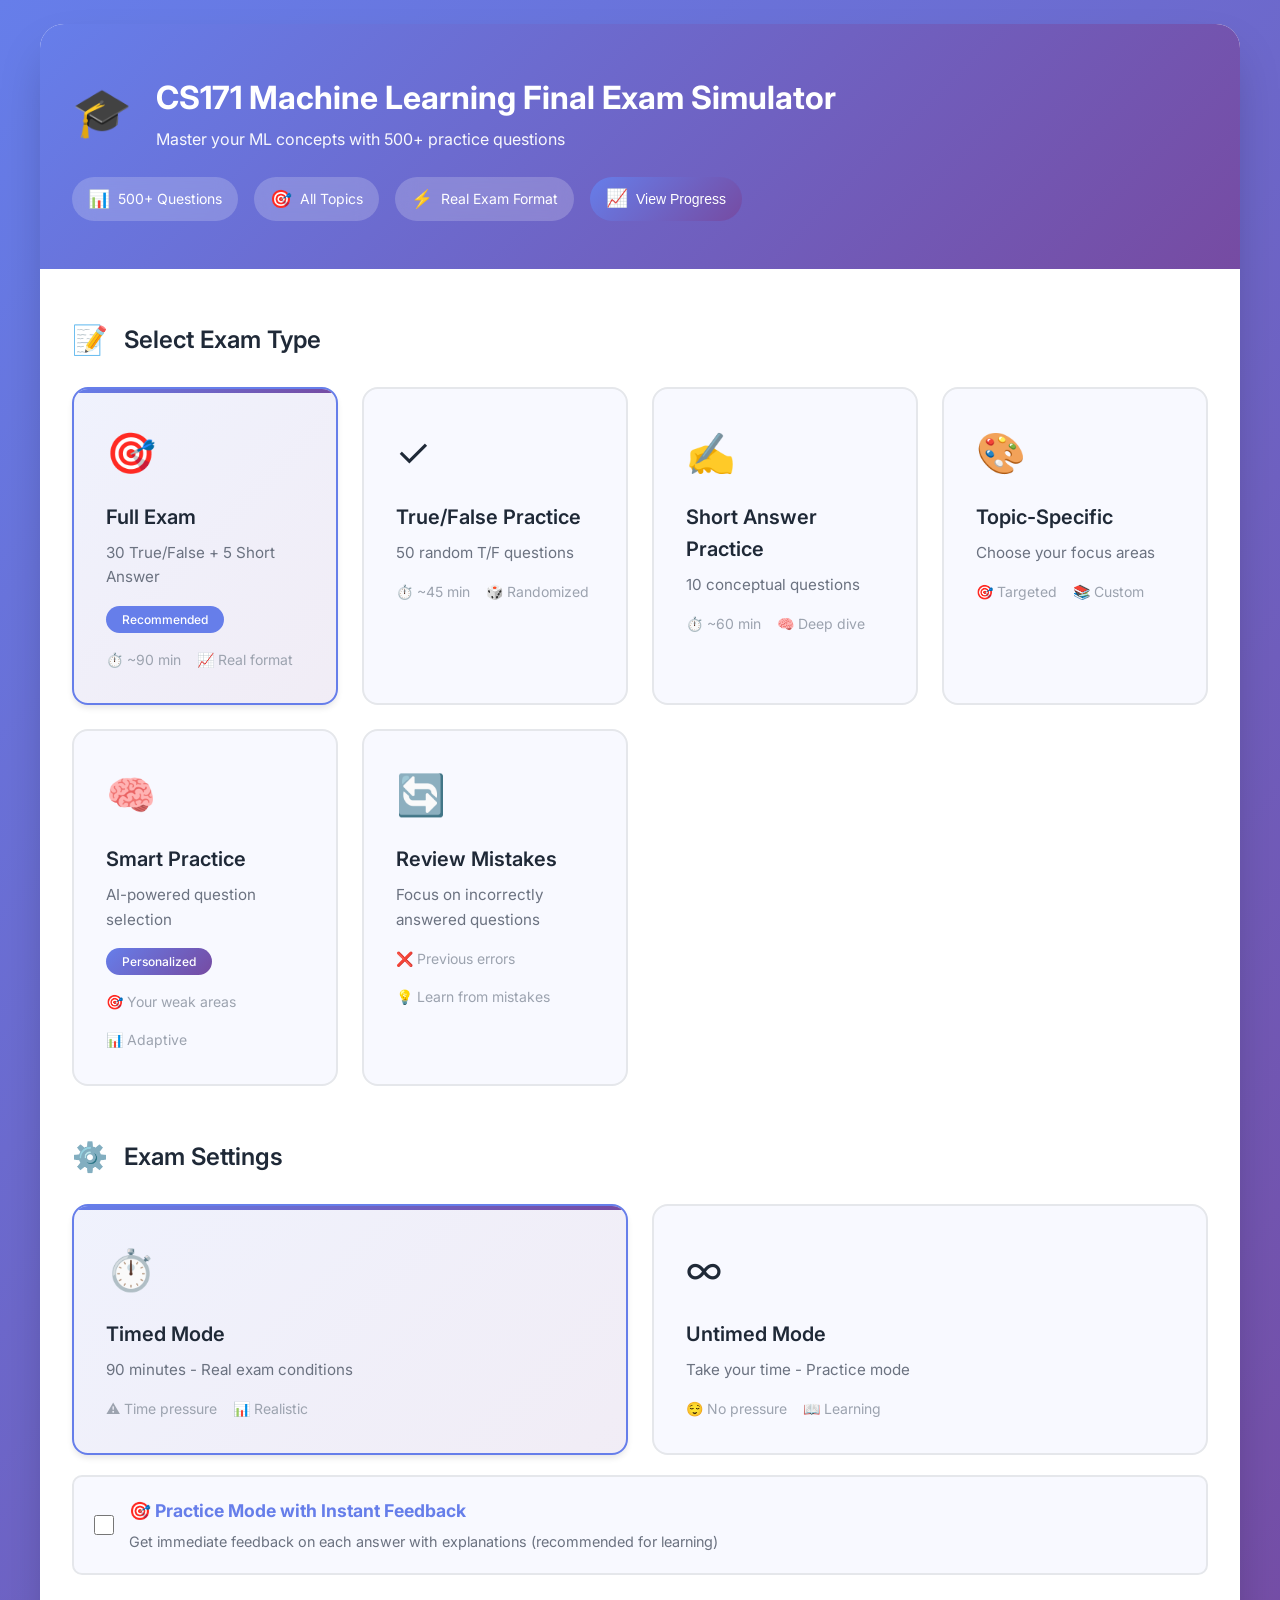
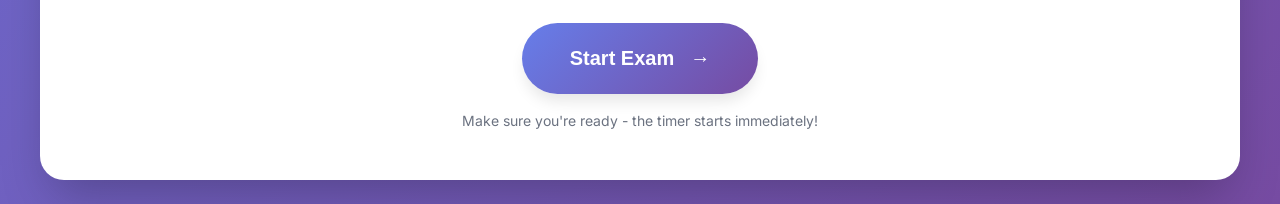
==== index.html @ 28cb2d1e "working prototype" ====
<!DOCTYPE html>
<html lang="en">
<head>
    <meta charset="UTF-8">
    <meta name="viewport" content="width=device-width, initial-scale=1.0">
    <title>CS171 Machine Learning Final Exam Simulator</title>
    <link rel="stylesheet" href="css/styles.css">
    <link href="https://fonts.googleapis.com/css2?family=Inter:wght@300;400;500;600;700&family=JetBrains+Mono:wght@400;500&display=swap" rel="stylesheet">
</head>
<body>
    <!-- Loading Screen -->
    <div id="loadingScreen" class="loading-screen">
        <div class="loading-content">
            <div class="loading-spinner"></div>
            <h2>Loading Question Bank...</h2>
            <p>Preparing your personalized exam experience</p>
        </div>
    </div>

    <div class="container">
        <!-- Header -->
        <header class="header">
            <div class="header-content">
                <div class="header-icon">🎓</div>
                <div class="header-text">
                    <h1>CS171 Machine Learning Final Exam Simulator</h1>
                    <p class="header-subtitle">Master your ML concepts with 500+ practice questions</p>
                </div>
            </div>
            <div class="header-stats" id="headerStats">
                <div class="stat-pill">
                    <span class="stat-icon">📊</span>
                    <span class="stat-text">500+ Questions</span>
                </div>
                <div class="stat-pill">
                    <span class="stat-icon">🎯</span>
                    <span class="stat-text">All Topics</span>
                </div>
                <div class="stat-pill">
                    <span class="stat-icon">⚡</span>
                    <span class="stat-text">Real Exam Format</span>
                </div>
                <button class="stat-pill" onclick="toggleProgressDashboard()" style="cursor: pointer; background: linear-gradient(135deg, #667eea 0%, #764ba2 100%); color: white; border: none;">
                    <span class="stat-icon">📈</span>
                    <span class="stat-text">View Progress</span>
                </button>
            </div>
        </header>

        <!-- Exam Setup Screen -->
        <div id="setupScreen" class="screen active">
            <div class="setup-container">
                <!-- Exam Type Selection -->
                <section class="setup-section">
                    <h2 class="section-title">
                        <span class="title-icon">📝</span>
                        Select Exam Type
                    </h2>
                    <div class="option-grid">
                        <div class="option-card selected" data-type="full">
                            <div class="option-icon">🎯</div>
                            <h3>Full Exam</h3>
                            <p class="option-desc">30 True/False + 5 Short Answer</p>
                            <div class="option-badge">Recommended</div>
                            <div class="option-details">
                                <span>⏱️ ~90 min</span>
                                <span>📈 Real format</span>
                            </div>
                        </div>
                        <div class="option-card" data-type="tf-practice">
                            <div class="option-icon">✓</div>
                            <h3>True/False Practice</h3>
                            <p class="option-desc">50 random T/F questions</p>
                            <div class="option-details">
                                <span>⏱️ ~45 min</span>
                                <span>🎲 Randomized</span>
                            </div>
                        </div>
                        <div class="option-card" data-type="sa-practice">
                            <div class="option-icon">✍️</div>
                            <h3>Short Answer Practice</h3>
                            <p class="option-desc">10 conceptual questions</p>
                            <div class="option-details">
                                <span>⏱️ ~60 min</span>
                                <span>🧠 Deep dive</span>
                            </div>
                        </div>
                        <div class="option-card" data-type="topic">
                            <div class="option-icon">🎨</div>
                            <h3>Topic-Specific</h3>
                            <p class="option-desc">Choose your focus areas</p>
                            <div class="option-details">
                                <span>🎯 Targeted</span>
                                <span>📚 Custom</span>
                            </div>
                        </div>
                        <div class="option-card" data-type="smart">
                            <div class="option-icon">🧠</div>
                            <h3>Smart Practice</h3>
                            <p class="option-desc">AI-powered question selection</p>
                            <div class="option-badge" style="background: linear-gradient(135deg, #667eea 0%, #764ba2 100%);">Personalized</div>
                            <div class="option-details">
                                <span>🎯 Your weak areas</span>
                                <span>📊 Adaptive</span>
                            </div>
                        </div>
                        <div class="option-card" data-type="review-mistakes">
                            <div class="option-icon">🔄</div>
                            <h3>Review Mistakes</h3>
                            <p class="option-desc">Focus on incorrectly answered questions</p>
                            <div class="option-details">
                                <span>❌ Previous errors</span>
                                <span>💡 Learn from mistakes</span>
                            </div>
                        </div>
                    </div>
                </section>

                <!-- Progress Dashboard (New) -->
                <section class="setup-section" id="progressDashboard" style="display: none;">
                    <h2 class="section-title">
                        <span class="title-icon">📊</span>
                        Your Progress
                        <button onclick="toggleProgressDashboard()" style="float: right; padding: 5px 15px; background: #667eea; color: white; border: none; border-radius: 5px; cursor: pointer; font-size: 0.9rem;">Hide</button>
                    </h2>
                    <div id="progressContent">
                        <!-- Progress content will be populated dynamically -->
                    </div>
                </section>

                <!-- Topic Selection (Hidden by default) -->
                <section id="topicSelection" class="setup-section" style="display: none;">
                    <h2 class="section-title">
                        <span class="title-icon">📚</span>
                        Select Topics (Choose one or more)
                    </h2>
                    <div class="topic-grid" id="topicGrid">
                        <!-- Topics will be populated dynamically -->
                    </div>
                </section>

                <!-- Exam Settings -->
                <section class="setup-section">
                    <h2 class="section-title">
                        <span class="title-icon">⚙️</span>
                        Exam Settings
                    </h2>
                    <div class="option-grid">
                        <div class="option-card selected" data-setting="timed">
                            <div class="option-icon">⏱️</div>
                            <h3>Timed Mode</h3>
                            <p class="option-desc">90 minutes - Real exam conditions</p>
                            <div class="option-details">
                                <span>⚠️ Time pressure</span>
                                <span>📊 Realistic</span>
                            </div>
                        </div>
                        <div class="option-card" data-setting="untimed">
                            <div class="option-icon">∞</div>
                            <h3>Untimed Mode</h3>
                            <p class="option-desc">Take your time - Practice mode</p>
                            <div class="option-details">
                                <span>😌 No pressure</span>
                                <span>📖 Learning</span>
                            </div>
                        </div>
                    </div>
                    
                    <!-- Practice Mode Toggle -->
                    <div class="practice-mode-toggle" style="margin-top: 20px; padding: 20px; background: #f8f9ff; border-radius: 10px; border: 2px solid #e5e7eb;">
                        <label style="display: flex; align-items: center; gap: 15px; cursor: pointer; font-size: 1.1rem;">
                            <input type="checkbox" id="practiceMode" style="width: 20px; height: 20px; cursor: pointer;">
                            <div>
                                <strong style="color: #667eea;">🎯 Practice Mode with Instant Feedback</strong>
                                <p style="margin: 5px 0 0 0; font-size: 0.9rem; color: #6b7280;">
                                    Get immediate feedback on each answer with explanations (recommended for learning)
                                </p>
                            </div>
                        </label>
                    </div>
                </section>

                <!-- Start Button -->
                <div class="start-button-container">
                    <button class="start-button" onclick="startExam()">
                        <span class="button-text">Start Exam</span>
                        <span class="button-icon">→</span>
                    </button>
                    <p class="start-hint">Make sure you're ready - the timer starts immediately!</p>
                </div>
            </div>
        </div>

        <!-- Exam Interface -->
        <div id="examScreen" class="screen">
            <!-- Exam Header -->
            <div class="exam-header">
                <div class="exam-progress">
                    <div class="progress-text">
                        Question <span id="currentQuestionNum">1</span> of <span id="totalQuestions">35</span>
                    </div>
                    <div class="progress-bar-container">
                        <div class="progress-bar" id="progressBar"></div>
                    </div>
                </div>
                <div class="exam-timer" id="examTimer">90:00</div>
                <div class="exam-actions">
                    <button class="action-button" onclick="showQuestionGrid()">
                        <span class="action-icon">📋</span>
                        <span class="action-text">Grid</span>
                    </button>
                    <button class="action-button" onclick="confirmSubmit()">
                        <span class="action-icon">✓</span>
                        <span class="action-text">Submit</span>
                    </button>
                </div>
            </div>

            <!-- Question Area -->
            <div class="question-area">
                <div class="question-container" id="questionContainer">
                    <!-- Question content will be inserted here -->
                </div>

                <!-- Navigation -->
                <div class="question-navigation">
                    <button class="nav-button secondary" id="prevButton" onclick="previousQuestion()" disabled>
                        <span class="nav-icon">←</span>
                        <span class="nav-text">Previous</span>
                    </button>
                    
                    <button class="nav-button flag" id="flagButton" onclick="toggleFlag()">
                        <span class="nav-icon">🚩</span>
                        <span class="nav-text">Flag for Review</span>
                    </button>

                    <button class="nav-button primary" id="nextButton" onclick="nextQuestion()">
                        <span class="nav-text">Next</span>
                        <span class="nav-icon">→</span>
                    </button>
                </div>

                <!-- Question Stats -->
                <div class="question-stats">
                    <div class="stat-item">
                        <span class="stat-label">Answered:</span>
                        <span class="stat-value" id="answeredCount">0</span>
                    </div>
                    <div class="stat-item">
                        <span class="stat-label">Flagged:</span>
                        <span class="stat-value" id="flaggedCount">0</span>
                    </div>
                    <div class="stat-item">
                        <span class="stat-label">Remaining:</span>
                        <span class="stat-value" id="remainingCount">35</span>
                    </div>
                </div>
            </div>
        </div>

        <!-- Results Screen -->
        <div id="resultsScreen" class="screen">
            <!-- Results will be populated dynamically -->
        </div>
    </div>

    <!-- Question Grid Modal -->
    <div id="gridModal" class="modal">
        <div class="modal-content">
            <div class="modal-header">
                <h2>Question Navigator</h2>
                <button class="modal-close" onclick="closeModal()">&times;</button>
            </div>
            <div class="modal-body">
                <div class="grid-legend">
                    <div class="legend-item"><span class="legend-box unanswered"></span> Unanswered</div>
                    <div class="legend-item"><span class="legend-box answered"></span> Answered</div>
                    <div class="legend-item"><span class="legend-box current"></span> Current</div>
                    <div class="legend-item"><span class="legend-box flagged"></span> Flagged</div>
                </div>
                <div class="question-grid" id="questionGridContainer">
                    <!-- Grid will be populated dynamically -->
                </div>
            </div>
        </div>
    </div>

    <!-- Confirmation Modal -->
    <div id="confirmModal" class="modal">
        <div class="modal-content small">
            <div class="modal-header">
                <h2>Submit Exam?</h2>
            </div>
            <div class="modal-body">
                <p class="confirm-message">Are you sure you want to submit your exam?</p>
                <p class="confirm-warning" id="confirmWarning"></p>
                <div class="modal-actions">
                    <button class="modal-button secondary" onclick="closeModal()">Cancel</button>
                    <button class="modal-button primary" onclick="submitExam()">Submit</button>
                </div>
            </div>
        </div>
    </div>

    <!-- Scripts -->
    <script src="js/progress-tracker.js"></script>
    <script src="js/questions.js"></script>
    <script src="js/exam.js"></script>
    <script src="js/ui.js"></script>
</body>
</html>
---- css/styles.css ----
/* ============================================
   CS171 ML Exam Simulator - Enhanced Styles
   ============================================ */

:root {
    /* Color Palette */
    --primary-gradient: linear-gradient(135deg, #667eea 0%, #764ba2 100%);
    --primary-color: #667eea;
    --primary-dark: #5568d3;
    --secondary-color: #764ba2;
    --accent-color: #f59e0b;
    --success-color: #10b981;
    --error-color: #ef4444;
    --warning-color: #f59e0b;
    
    /* Neutrals */
    --bg-primary: #ffffff;
    --bg-secondary: #f8f9ff;
    --bg-tertiary: #f3f4f6;
    --text-primary: #1f2937;
    --text-secondary: #6b7280;
    --text-tertiary: #9ca3af;
    --border-color: #e5e7eb;
    --border-color-hover: #d1d5db;
    
    /* Shadows */
    --shadow-sm: 0 1px 2px 0 rgba(0, 0, 0, 0.05);
    --shadow-md: 0 4px 6px -1px rgba(0, 0, 0, 0.1);
    --shadow-lg: 0 10px 15px -3px rgba(0, 0, 0, 0.1);
    --shadow-xl: 0 20px 25px -5px rgba(0, 0, 0, 0.1);
    --shadow-2xl: 0 25px 50px -12px rgba(0, 0, 0, 0.25);
    
    /* Spacing */
    --spacing-xs: 0.25rem;
    --spacing-sm: 0.5rem;
    --spacing-md: 1rem;
    --spacing-lg: 1.5rem;
    --spacing-xl: 2rem;
    --spacing-2xl: 3rem;
    
    /* Border Radius */
    --radius-sm: 0.375rem;
    --radius-md: 0.5rem;
    --radius-lg: 0.75rem;
    --radius-xl: 1rem;
    --radius-2xl: 1.5rem;
    --radius-full: 9999px;
    
    /* Transitions */
    --transition-fast: 150ms cubic-bezier(0.4, 0, 0.2, 1);
    --transition-base: 250ms cubic-bezier(0.4, 0, 0.2, 1);
    --transition-slow: 350ms cubic-bezier(0.4, 0, 0.2, 1);
}

/* ============================================
   Base Styles
   ============================================ */

* {
    margin: 0;
    padding: 0;
    box-sizing: border-box;
}

body {
    font-family: 'Inter', -apple-system, BlinkMacSystemFont, 'Segoe UI', sans-serif;
    background: var(--primary-gradient);
    min-height: 100vh;
    padding: var(--spacing-lg);
    color: var(--text-primary);
    line-height: 1.6;
}

.container {
    max-width: 1200px;
    margin: 0 auto;
    background: var(--bg-primary);
    border-radius: var(--radius-2xl);
    box-shadow: var(--shadow-2xl);
    overflow: hidden;
    animation: fadeIn 0.5s ease-out;
}

@keyframes fadeIn {
    from {
        opacity: 0;
        transform: translateY(20px);
    }
    to {
        opacity: 1;
        transform: translateY(0);
    }
}

/* ============================================
   Loading Screen
   ============================================ */

.loading-screen {
    position: fixed;
    top: 0;
    left: 0;
    width: 100%;
    height: 100%;
    background: var(--primary-gradient);
    display: flex;
    align-items: center;
    justify-content: center;
    z-index: 9999;
    transition: opacity var(--transition-slow), visibility var(--transition-slow);
}

.loading-screen.hidden {
    opacity: 0;
    visibility: hidden;
}

.loading-content {
    text-align: center;
    color: white;
}

.loading-spinner {
    width: 50px;
    height: 50px;
    border: 4px solid rgba(255, 255, 255, 0.3);
    border-top-color: white;
    border-radius: 50%;
    margin: 0 auto var(--spacing-lg);
    animation: spin 1s linear infinite;
}

@keyframes spin {
    to { transform: rotate(360deg); }
}

.loading-content h2 {
    font-size: 1.5rem;
    margin-bottom: var(--spacing-sm);
}

.loading-content p {
    opacity: 0.9;
    font-size: 0.95rem;
}

/* ============================================
   Header
   ============================================ */

.header {
    background: var(--primary-gradient);
    color: white;
    padding: var(--spacing-2xl) var(--spacing-xl);
}

.header-content {
    display: flex;
    align-items: center;
    gap: var(--spacing-lg);
    margin-bottom: var(--spacing-lg);
}

.header-icon {
    font-size: 3rem;
    animation: bounce 2s ease-in-out infinite;
}

@keyframes bounce {
    0%, 100% { transform: translateY(0); }
    50% { transform: translateY(-10px); }
}

.header-text h1 {
    font-size: 2rem;
    font-weight: 700;
    margin-bottom: var(--spacing-xs);
}

.header-subtitle {
    font-size: 1rem;
    opacity: 0.95;
}

.header-stats {
    display: flex;
    gap: var(--spacing-md);
    flex-wrap: wrap;
}

.stat-pill {
    background: rgba(255, 255, 255, 0.2);
    backdrop-filter: blur(10px);
    padding: var(--spacing-sm) var(--spacing-md);
    border-radius: var(--radius-full);
    display: flex;
    align-items: center;
    gap: var(--spacing-sm);
    font-size: 0.875rem;
    transition: all var(--transition-fast);
}

.stat-pill:hover {
    background: rgba(255, 255, 255, 0.3);
    transform: translateY(-2px);
}

.stat-icon {
    font-size: 1.1rem;
}

/* ============================================
   Screens
   ============================================ */

.screen {
    display: none;
    animation: slideIn 0.4s ease-out;
}

.screen.active {
    display: block;
}

@keyframes slideIn {
    from {
        opacity: 0;
        transform: translateX(30px);
    }
    to {
        opacity: 1;
        transform: translateX(0);
    }
}

/* ============================================
   Setup Screen
   ============================================ */

.setup-container {
    padding: var(--spacing-2xl) var(--spacing-xl);
}

.setup-section {
    margin-bottom: var(--spacing-2xl);
}

.section-title {
    display: flex;
    align-items: center;
    gap: var(--spacing-md);
    font-size: 1.5rem;
    font-weight: 600;
    color: var(--text-primary);
    margin-bottom: var(--spacing-lg);
}

.title-icon {
    font-size: 1.8rem;
}

.option-grid {
    display: grid;
    grid-template-columns: repeat(auto-fit, minmax(250px, 1fr));
    gap: var(--spacing-lg);
}

.option-card {
    background: var(--bg-secondary);
    border: 2px solid var(--border-color);
    border-radius: var(--radius-xl);
    padding: var(--spacing-xl);
    cursor: pointer;
    transition: all var(--transition-base);
    position: relative;
    overflow: hidden;
}

.option-card::before {
    content: '';
    position: absolute;
    top: 0;
    left: 0;
    width: 100%;
    height: 4px;
    background: var(--primary-gradient);
    transform: scaleX(0);
    transition: transform var(--transition-base);
}

.option-card:hover {
    border-color: var(--primary-color);
    transform: translateY(-4px);
    box-shadow: var(--shadow-lg);
}

.option-card:hover::before {
    transform: scaleX(1);
}

.option-card.selected {
    border-color: var(--primary-color);
    background: linear-gradient(135deg, rgba(102, 126, 234, 0.1) 0%, rgba(118, 75, 162, 0.1) 100%);
    box-shadow: var(--shadow-md);
}

.option-card.selected::before {
    transform: scaleX(1);
}

.option-icon {
    font-size: 2.5rem;
    margin-bottom: var(--spacing-md);
}

.option-card h3 {
    font-size: 1.25rem;
    font-weight: 600;
    margin-bottom: var(--spacing-sm);
    color: var(--text-primary);
}

.option-desc {
    color: var(--text-secondary);
    font-size: 0.95rem;
    margin-bottom: var(--spacing-md);
}

.option-badge {
    display: inline-block;
    background: var(--primary-color);
    color: white;
    padding: var(--spacing-xs) var(--spacing-md);
    border-radius: var(--radius-full);
    font-size: 0.75rem;
    font-weight: 500;
    margin-bottom: var(--spacing-md);
}

.option-details {
    display: flex;
    gap: var(--spacing-md);
    flex-wrap: wrap;
}

.option-details span {
    font-size: 0.875rem;
    color: var(--text-tertiary);
}

/* Topic Grid */
.topic-grid {
    display: grid;
    grid-template-columns: repeat(auto-fill, minmax(200px, 1fr));
    gap: var(--spacing-md);
}

.topic-card {
    background: var(--bg-secondary);
    border: 2px solid var(--border-color);
    border-radius: var(--radius-md);
    padding: var(--spacing-md);
    cursor: pointer;
    transition: all var(--transition-fast);
    text-align: center;
}

.topic-card:hover {
    border-color: var(--primary-color);
    background: rgba(102, 126, 234, 0.05);
}

.topic-card.selected {
    border-color: var(--primary-color);
    background: rgba(102, 126, 234, 0.1);
}

.topic-card h4 {
    font-size: 1rem;
    font-weight: 500;
    margin-bottom: var(--spacing-xs);
}

.topic-card p {
    font-size: 0.875rem;
    color: var(--text-secondary);
}

/* Start Button */
.start-button-container {
    text-align: center;
    margin-top: var(--spacing-2xl);
}

.start-button {
    background: var(--primary-gradient);
    color: white;
    border: none;
    padding: var(--spacing-lg) var(--spacing-2xl);
    font-size: 1.25rem;
    font-weight: 600;
    border-radius: var(--radius-full);
    cursor: pointer;
    display: inline-flex;
    align-items: center;
    gap: var(--spacing-md);
    transition: all var(--transition-base);
    box-shadow: var(--shadow-lg);
}

.start-button:hover {
    transform: scale(1.05);
    box-shadow: var(--shadow-xl);
}

.start-button:active {
    transform: scale(0.98);
}

.start-hint {
    margin-top: var(--spacing-md);
    color: var(--text-secondary);
    font-size: 0.875rem;
}

/* ============================================
   Exam Interface
   ============================================ */

.exam-header {
    background: var(--bg-secondary);
    padding: var(--spacing-lg) var(--spacing-xl);
    border-bottom: 2px solid var(--border-color);
    display: grid;
    grid-template-columns: 1fr auto 1fr;
    align-items: center;
    gap: var(--spacing-lg);
}

.exam-progress {
    text-align: left;
}

.progress-text {
    font-weight: 600;
    color: var(--text-primary);
    margin-bottom: var(--spacing-sm);
}

.progress-bar-container {
    width: 100%;
    height: 8px;
    background: var(--bg-tertiary);
    border-radius: var(--radius-full);
    overflow: hidden;
}

.progress-bar {
    height: 100%;
    background: var(--primary-gradient);
    border-radius: var(--radius-full);
    transition: width var(--transition-base);
}

.exam-timer {
    font-size: 1.75rem;
    font-weight: 700;
    color: var(--primary-color);
    font-family: 'JetBrains Mono', monospace;
    text-align: center;
}

.exam-timer.warning {
    color: var(--warning-color);
    animation: pulse 1s ease-in-out infinite;
}

.exam-timer.danger {
    color: var(--error-color);
    animation: pulse 0.5s ease-in-out infinite;
}

@keyframes pulse {
    0%, 100% { opacity: 1; }
    50% { opacity: 0.6; }
}

.exam-actions {
    display: flex;
    gap: var(--spacing-sm);
    justify-content: flex-end;
}

.action-button {
    background: white;
    border: 2px solid var(--border-color);
    padding: var(--spacing-sm) var(--spacing-md);
    border-radius: var(--radius-md);
    cursor: pointer;
    display: flex;
    align-items: center;
    gap: var(--spacing-sm);
    font-size: 0.875rem;
    font-weight: 500;
    transition: all var(--transition-fast);
}

.action-button:hover {
    border-color: var(--primary-color);
    background: var(--bg-secondary);
}

/* Question Area */
.question-area {
    padding: var(--spacing-2xl) var(--spacing-xl);
}

.question-container {
    background: var(--bg-secondary);
    border-radius: var(--radius-xl);
    padding: var(--spacing-2xl);
    margin-bottom: var(--spacing-xl);
    min-height: 400px;
}

.question-header {
    display: flex;
    justify-content: space-between;
    align-items: flex-start;
    margin-bottom: var(--spacing-lg);
    padding-bottom: var(--spacing-md);
    border-bottom: 2px solid var(--border-color);
}

.question-meta {
    display: flex;
    gap: var(--spacing-md);
    flex-wrap: wrap;
}

.meta-badge {
    background: white;
    padding: var(--spacing-xs) var(--spacing-md);
    border-radius: var(--radius-full);
    font-size: 0.875rem;
    font-weight: 500;
    border: 1px solid var(--border-color);
}

.meta-badge.type {
    background: var(--primary-color);
    color: white;
    border-color: var(--primary-color);
}

.meta-badge.topic {
    color: var(--primary-color);
}

.question-text {
    font-size: 1.25rem;
    line-height: 1.8;
    color: var(--text-primary);
    margin-bottom: var(--spacing-xl);
    font-weight: 500;
}

/* True/False Options */
.tf-options {
    display: grid;
    grid-template-columns: repeat(2, 1fr);
    gap: var(--spacing-lg);
}

.tf-button {
    background: white;
    border: 3px solid var(--border-color);
    padding: var(--spacing-xl);
    border-radius: var(--radius-lg);
    cursor: pointer;
    font-size: 1.25rem;
    font-weight: 600;
    transition: all var(--transition-base);
    display: flex;
    align-items: center;
    justify-content: center;
    gap: var(--spacing-md);
}

.tf-button:hover {
    border-color: var(--primary-color);
    background: var(--bg-secondary);
    transform: translateY(-2px);
    box-shadow: var(--shadow-md);
}

.tf-button.selected {
    border-color: var(--primary-color);
    background: var(--primary-color);
    color: white;
    box-shadow: var(--shadow-lg);
}

.tf-button .button-icon {
    font-size: 1.5rem;
}

/* Short Answer */
.short-answer-area {
    margin-top: var(--spacing-lg);
}

.short-answer-input {
    width: 100%;
    min-height: 200px;
    padding: var(--spacing-lg);
    border: 2px solid var(--border-color);
    border-radius: var(--radius-lg);
    font-size: 1rem;
    font-family: inherit;
    line-height: 1.6;
    resize: vertical;
    transition: all var(--transition-fast);
}

.short-answer-input:focus {
    outline: none;
    border-color: var(--primary-color);
    box-shadow: 0 0 0 3px rgba(102, 126, 234, 0.1);
}

.short-answer-input::placeholder {
    color: var(--text-tertiary);
}

.char-count {
    text-align: right;
    margin-top: var(--spacing-sm);
    font-size: 0.875rem;
    color: var(--text-tertiary);
}

/* Navigation */
.question-navigation {
    display: flex;
    justify-content: space-between;
    gap: var(--spacing-md);
    margin-bottom: var(--spacing-lg);
}

.nav-button {
    padding: var(--spacing-md) var(--spacing-xl);
    border: none;
    border-radius: var(--radius-md);
    font-size: 1rem;
    font-weight: 500;
    cursor: pointer;
    display: flex;
    align-items: center;
    gap: var(--spacing-sm);
    transition: all var(--transition-fast);
}

.nav-button.primary {
    background: var(--primary-color);
    color: white;
}

.nav-button.primary:hover {
    background: var(--primary-dark);
    transform: translateY(-2px);
    box-shadow: var(--shadow-md);
}

.nav-button.secondary {
    background: var(--bg-tertiary);
    color: var(--text-primary);
}

.nav-button.secondary:hover {
    background: var(--border-color);
}

.nav-button.flag {
    background: white;
    border: 2px solid var(--warning-color);
    color: var(--warning-color);
}

.nav-button.flag:hover {
    background: var(--warning-color);
    color: white;
}

.nav-button.flag.flagged {
    background: var(--warning-color);
    color: white;
}

.nav-button:disabled {
    opacity: 0.5;
    cursor: not-allowed;
    transform: none;
}

/* Question Stats */
.question-stats {
    display: flex;
    justify-content: center;
    gap: var(--spacing-2xl);
    padding: var(--spacing-lg);
    background: var(--bg-secondary);
    border-radius: var(--radius-lg);
}

.stat-item {
    text-align: center;
}

.stat-label {
    display: block;
    font-size: 0.875rem;
    color: var(--text-secondary);
    margin-bottom: var(--spacing-xs);
}

.stat-value {
    display: block;
    font-size: 1.5rem;
    font-weight: 700;
    color: var(--primary-color);
}

/* ============================================
   Results Screen
   ============================================ */

.results-container {
    padding: var(--spacing-2xl) var(--spacing-xl);
}

.results-header {
    text-align: center;
    margin-bottom: var(--spacing-2xl);
}

.results-header h2 {
    font-size: 2rem;
    color: var(--primary-color);
    margin-bottom: var(--spacing-md);
}

.score-display {
    background: var(--primary-gradient);
    color: white;
    padding: var(--spacing-2xl);
    border-radius: var(--radius-xl);
    text-align: center;
    margin-bottom: var(--spacing-2xl);
    box-shadow: var(--shadow-xl);
}

.score-main {
    font-size: 4rem;
    font-weight: 700;
    margin-bottom: var(--spacing-sm);
}

.score-subtitle {
    font-size: 1.25rem;
    opacity: 0.9;
}

.results-breakdown {
    display: grid;
    grid-template-columns: repeat(auto-fit, minmax(250px, 1fr));
    gap: var(--spacing-lg);
    margin-bottom: var(--spacing-2xl);
}

.stat-card {
    background: var(--bg-secondary);
    padding: var(--spacing-xl);
    border-radius: var(--radius-lg);
    border-left: 4px solid var(--primary-color);
}

.stat-card h3 {
    color: var(--primary-color);
    font-size: 0.875rem;
    font-weight: 600;
    text-transform: uppercase;
    letter-spacing: 0.05em;
    margin-bottom: var(--spacing-sm);
}

.stat-card .value {
    font-size: 2.5rem;
    font-weight: 700;
    color: var(--text-primary);
    margin-bottom: var(--spacing-xs);
}

.stat-card .description {
    color: var(--text-secondary);
    font-size: 0.95rem;
}

/* Review Section */
.review-section {
    margin-top: var(--spacing-2xl);
}

.review-section h3 {
    font-size: 1.5rem;
    font-weight: 600;
    color: var(--text-primary);
    margin-bottom: var(--spacing-lg);
}

.review-item {
    background: var(--bg-secondary);
    padding: var(--spacing-xl);
    border-radius: var(--radius-lg);
    margin-bottom: var(--spacing-lg);
    border-left: 4px solid var(--border-color);
}

.review-item.correct {
    border-left-color: var(--success-color);
}

.review-item.incorrect {
    border-left-color: var(--error-color);
}

.review-question-text {
    font-size: 1.1rem;
    font-weight: 500;
    margin-bottom: var(--spacing-md);
    color: var(--text-primary);
}

.review-answer {
    font-size: 0.95rem;
    color: var(--text-secondary);
    margin-top: var(--spacing-sm);
}

.review-answer strong {
    color: var(--text-primary);
}

.explanation-box {
    background: #fff8e1;
    border-left: 4px solid var(--warning-color);
    padding: var(--spacing-md);
    margin-top: var(--spacing-md);
    border-radius: var(--radius-sm);
}

.explanation-title {
    font-weight: 600;
    color: #f57c00;
    margin-bottom: var(--spacing-sm);
}

/* ============================================
   Modals
   ============================================ */

.modal {
    position: fixed;
    top: 0;
    left: 0;
    width: 100%;
    height: 100%;
    background: rgba(0, 0, 0, 0.5);
    backdrop-filter: blur(4px);
    display: none;
    align-items: center;
    justify-content: center;
    z-index: 1000;
    animation: fadeIn var(--transition-base);
}

.modal.active {
    display: flex;
}

.modal-content {
    background: white;
    border-radius: var(--radius-xl);
    box-shadow: var(--shadow-2xl);
    max-width: 900px;
    width: 90%;
    max-height: 90vh;
    overflow: hidden;
    animation: slideUp var(--transition-base);
}

.modal-content.small {
    max-width: 500px;
}

@keyframes slideUp {
    from {
        opacity: 0;
        transform: translateY(50px);
    }
    to {
        opacity: 1;
        transform: translateY(0);
    }
}

.modal-header {
    display: flex;
    justify-content: space-between;
    align-items: center;
    padding: var(--spacing-xl);
    border-bottom: 2px solid var(--border-color);
}

.modal-header h2 {
    font-size: 1.5rem;
    font-weight: 600;
    color: var(--text-primary);
}

.modal-close {
    background: none;
    border: none;
    font-size: 2rem;
    color: var(--text-secondary);
    cursor: pointer;
    padding: 0;
    width: 32px;
    height: 32px;
    display: flex;
    align-items: center;
    justify-content: center;
    border-radius: var(--radius-sm);
    transition: all var(--transition-fast);
}

.modal-close:hover {
    background: var(--bg-tertiary);
    color: var(--text-primary);
}

.modal-body {
    padding: var(--spacing-xl);
    overflow-y: auto;
    max-height: calc(90vh - 200px);
}

/* Question Grid in Modal */
.grid-legend {
    display: flex;
    gap: var(--spacing-lg);
    flex-wrap: wrap;
    margin-bottom: var(--spacing-lg);
    padding-bottom: var(--spacing-lg);
    border-bottom: 2px solid var(--border-color);
}

.legend-item {
    display: flex;
    align-items: center;
    gap: var(--spacing-sm);
    font-size: 0.875rem;
}

.legend-box {
    width: 24px;
    height: 24px;
    border-radius: var(--radius-sm);
    border: 2px solid var(--border-color);
}

.legend-box.unanswered {
    background: white;
}

.legend-box.answered {
    background: var(--success-color);
    border-color: var(--success-color);
}

.legend-box.current {
    background: var(--primary-color);
    border-color: var(--primary-color);
}

.legend-box.flagged {
    background: var(--warning-color);
    border-color: var(--warning-color);
}

.question-grid {
    display: grid;
    grid-template-columns: repeat(auto-fill, minmax(60px, 1fr));
    gap: var(--spacing-sm);
}

.grid-item {
    aspect-ratio: 1;
    display: flex;
    align-items: center;
    justify-content: center;
    border: 2px solid var(--border-color);
    border-radius: var(--radius-sm);
    background: white;
    cursor: pointer;
    font-weight: 600;
    transition: all var(--transition-fast);
}

.grid-item:hover {
    transform: scale(1.1);
    box-shadow: var(--shadow-md);
    z-index: 1;
}

.grid-item.answered {
    background: var(--success-color);
    color: white;
    border-color: var(--success-color);
}

.grid-item.current {
    background: var(--primary-color);
    color: white;
    border-color: var(--primary-color);
}

.grid-item.flagged {
    border-color: var(--warning-color);
    border-width: 3px;
}

/* Confirmation Modal */
.confirm-message {
    font-size: 1rem;
    color: var(--text-secondary);
    margin-bottom: var(--spacing-md);
}

.confirm-warning {
    background: #fef3c7;
    border-left: 4px solid var(--warning-color);
    padding: var(--spacing-md);
    border-radius: var(--radius-sm);
    margin-bottom: var(--spacing-lg);
    color: #92400e;
}

.modal-actions {
    display: flex;
    gap: var(--spacing-md);
    justify-content: flex-end;
}

.modal-button {
    padding: var(--spacing-md) var(--spacing-xl);
    border: none;
    border-radius: var(--radius-md);
    font-size: 1rem;
    font-weight: 500;
    cursor: pointer;
    transition: all var(--transition-fast);
}

.modal-button.primary {
    background: var(--primary-color);
    color: white;
}

.modal-button.primary:hover {
    background: var(--primary-dark);
}

.modal-button.secondary {
    background: var(--bg-tertiary);
    color: var(--text-primary);
}

.modal-button.secondary:hover {
    background: var(--border-color);
}

/* ============================================
   Instant Feedback Styles
   ============================================ */

.instant-feedback {
    margin-top: var(--spacing-xl);
    padding: var(--spacing-xl);
    border-radius: var(--radius-lg);
    border-left: 4px solid;
    animation: slideIn var(--transition-base);
}

.instant-feedback.correct {
    background: #ecfdf5;
    border-left-color: var(--success-color);
}

.instant-feedback.incorrect {
    background: #fef2f2;
    border-left-color: var(--error-color);
}

.feedback-header {
    font-size: 1.5rem;
    font-weight: 700;
    margin-bottom: var(--spacing-md);
}

.instant-feedback.correct .feedback-header {
    color: var(--success-color);
}

.instant-feedback.incorrect .feedback-header {
    color: var(--error-color);
}

.feedback-body {
    color: var(--text-primary);
    line-height: 1.6;
}

.feedback-body strong {
    color: var(--text-primary);
    font-weight: 600;
}

.tf-button.correct-answer {
    border-color: var(--success-color) !important;
    background: var(--success-color) !important;
    color: white !important;
}

.tf-button.incorrect-answer {
    border-color: var(--error-color) !important;
    background: var(--error-color) !important;
    color: white !important;
}

.tf-button:disabled {
    cursor: not-allowed;
    opacity: 0.9;
}

.practice-mode-badge {
    background: #10b981;
    color: white;
    padding: var(--spacing-xs) var(--spacing-md);
    border-radius: var(--radius-full);
    font-size: 0.875rem;
    font-weight: 500;
    display: inline-flex;
    align-items: center;
    gap: var(--spacing-sm);
}

/* ============================================
   Responsive Design
   ============================================ */

@media (max-width: 768px) {
    body {
        padding: var(--spacing-sm);
    }
    
    .header-content {
        flex-direction: column;
        text-align: center;
    }
    
    .header-text h1 {
        font-size: 1.5rem;
    }
    
    .exam-header {
        grid-template-columns: 1fr;
        text-align: center;
    }
    
    .exam-actions {
        justify-content: center;
    }
    
    .option-grid {
        grid-template-columns: 1fr;
    }
    
    .tf-options {
        grid-template-columns: 1fr;
    }
    
    .question-navigation {
        flex-direction: column;
    }
    
    .nav-button {
        width: 100%;
        justify-content: center;
    }
    
    .question-stats {
        flex-direction: column;
        gap: var(--spacing-md);
    }
}

/* ============================================
   Utility Classes
   ============================================ */

.hidden {
    display: none !important;
}

.text-center {
    text-align: center;
}

.mt-2 {
    margin-top: var(--spacing-md);
}

.mb-2 {
    margin-bottom: var(--spacing-md);
}

/* ============================================
   Print Styles
   ============================================ */

@media print {
    body {
        background: white;
        padding: 0;
    }
    
    .container {
        box-shadow: none;
    }
    
    .exam-header,
    .question-navigation,
    .action-button {
        display: none !important;
    }
}
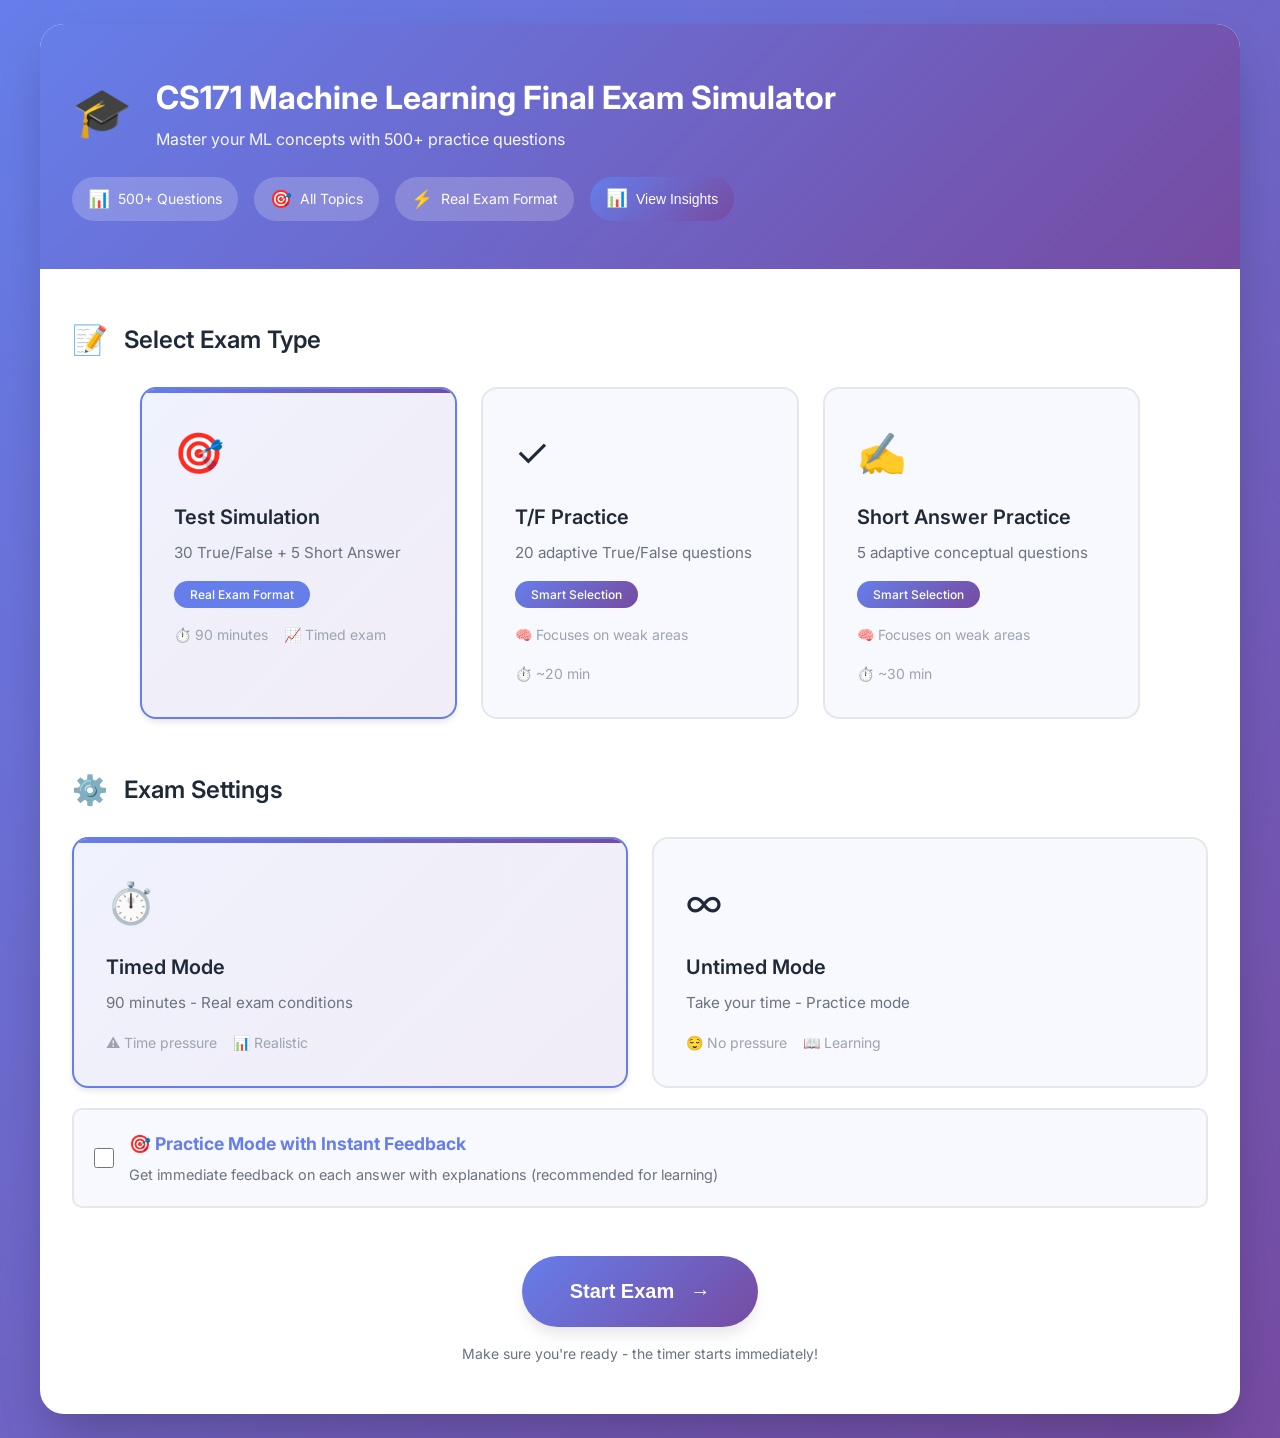
==== commit bd2610db: "smart practice added" ====
--- a/index.html
+++ b/index.html
@@ -40,9 +40,9 @@
                     <span class="stat-icon">⚡</span>
                     <span class="stat-text">Real Exam Format</span>
                 </div>
-                <button class="stat-pill" onclick="toggleProgressDashboard()" style="cursor: pointer; background: linear-gradient(135deg, #667eea 0%, #764ba2 100%); color: white; border: none;">
-                    <span class="stat-icon">📈</span>
-                    <span class="stat-text">View Progress</span>
+                <button class="stat-pill" onclick="showInsightsPage()" style="cursor: pointer; background: linear-gradient(135deg, #667eea 0%, #764ba2 100%); color: white; border: none;">
+                    <span class="stat-icon">📊</span>
+                    <span class="stat-text">View Insights</span>
                 </button>
             </div>
         </header>
@@ -56,61 +56,35 @@
                         <span class="title-icon">📝</span>
                         Select Exam Type
                     </h2>
-                    <div class="option-grid">
+                    <div class="option-grid" style="grid-template-columns: repeat(auto-fit, minmax(300px, 1fr)); max-width: 1000px; margin: 0 auto;">
                         <div class="option-card selected" data-type="full">
                             <div class="option-icon">🎯</div>
-                            <h3>Full Exam</h3>
+                            <h3>Test Simulation</h3>
                             <p class="option-desc">30 True/False + 5 Short Answer</p>
-                            <div class="option-badge">Recommended</div>
-                            <div class="option-details">
-                                <span>⏱️ ~90 min</span>
-                                <span>📈 Real format</span>
+                            <div class="option-badge">Real Exam Format</div>
+                            <div class="option-details">
+                                <span>⏱️ 90 minutes</span>
+                                <span>📈 Timed exam</span>
                             </div>
                         </div>
                         <div class="option-card" data-type="tf-practice">
                             <div class="option-icon">✓</div>
-                            <h3>True/False Practice</h3>
-                            <p class="option-desc">50 random T/F questions</p>
-                            <div class="option-details">
-                                <span>⏱️ ~45 min</span>
-                                <span>🎲 Randomized</span>
+                            <h3>T/F Practice</h3>
+                            <p class="option-desc">20 adaptive True/False questions</p>
+                            <div class="option-badge" style="background: linear-gradient(135deg, #667eea 0%, #764ba2 100%);">Smart Selection</div>
+                            <div class="option-details">
+                                <span>🧠 Focuses on weak areas</span>
+                                <span>⏱️ ~20 min</span>
                             </div>
                         </div>
                         <div class="option-card" data-type="sa-practice">
                             <div class="option-icon">✍️</div>
                             <h3>Short Answer Practice</h3>
-                            <p class="option-desc">10 conceptual questions</p>
-                            <div class="option-details">
-                                <span>⏱️ ~60 min</span>
-                                <span>🧠 Deep dive</span>
-                            </div>
-                        </div>
-                        <div class="option-card" data-type="topic">
-                            <div class="option-icon">🎨</div>
-                            <h3>Topic-Specific</h3>
-                            <p class="option-desc">Choose your focus areas</p>
-                            <div class="option-details">
-                                <span>🎯 Targeted</span>
-                                <span>📚 Custom</span>
-                            </div>
-                        </div>
-                        <div class="option-card" data-type="smart">
-                            <div class="option-icon">🧠</div>
-                            <h3>Smart Practice</h3>
-                            <p class="option-desc">AI-powered question selection</p>
-                            <div class="option-badge" style="background: linear-gradient(135deg, #667eea 0%, #764ba2 100%);">Personalized</div>
-                            <div class="option-details">
-                                <span>🎯 Your weak areas</span>
-                                <span>📊 Adaptive</span>
-                            </div>
-                        </div>
-                        <div class="option-card" data-type="review-mistakes">
-                            <div class="option-icon">🔄</div>
-                            <h3>Review Mistakes</h3>
-                            <p class="option-desc">Focus on incorrectly answered questions</p>
-                            <div class="option-details">
-                                <span>❌ Previous errors</span>
-                                <span>💡 Learn from mistakes</span>
+                            <p class="option-desc">5 adaptive conceptual questions</p>
+                            <div class="option-badge" style="background: linear-gradient(135deg, #667eea 0%, #764ba2 100%);">Smart Selection</div>
+                            <div class="option-details">
+                                <span>🧠 Focuses on weak areas</span>
+                                <span>⏱️ ~30 min</span>
                             </div>
                         </div>
                     </div>
@@ -262,6 +236,22 @@
         <div id="resultsScreen" class="screen">
             <!-- Results will be populated dynamically -->
         </div>
+
+        <!-- Insights Screen -->
+        <div id="insightsScreen" class="screen">
+            <div class="results-container">
+                <div class="results-header">
+                    <h2>📊 Learning Insights</h2>
+                    <p>Track your progress and identify areas for improvement</p>
+                    <button onclick="closeInsightsPage()" style="margin-top: 15px; padding: 10px 20px; background: #667eea; color: white; border: none; border-radius: 8px; cursor: pointer;">
+                        ← Back to Home
+                    </button>
+                </div>
+                <div id="insightsContent">
+                    <!-- Insights will be populated dynamically -->
+                </div>
+            </div>
+        </div>
     </div>
 
     <!-- Question Grid Modal -->
